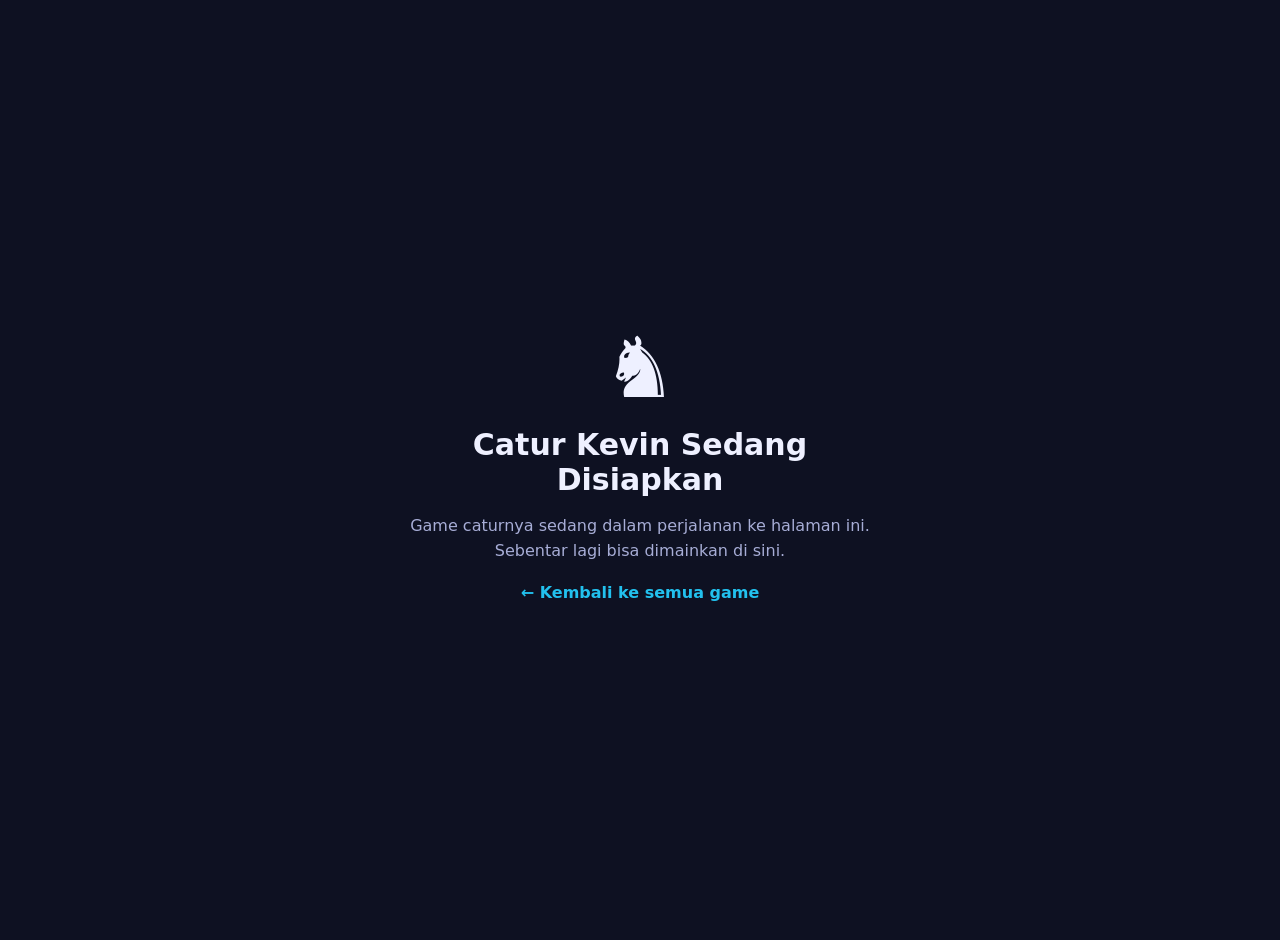
==== catur/index.html @ ebe0db2f "Kevin Games: landing page dan folder catur" ====
<!DOCTYPE html>
<html lang="id">
<head>
<meta charset="utf-8">
<meta name="viewport" content="width=device-width, initial-scale=1">
<title>Catur — Kevin Games</title>
<style>
  body { font-family: "Segoe UI", system-ui, Arial, sans-serif; background: #0e1122; color: #eef0ff;
         min-height: 100vh; display: grid; place-items: center; margin: 0; padding: 20px; }
  .kotak { text-align: center; max-width: 480px; }
  .kuda { font-size: 84px; }
  h1 { font-size: 30px; margin: 10px 0 8px; }
  p { color: #a7add6; line-height: 1.6; }
  a { color: #22c1ee; font-weight: 700; text-decoration: none; }
</style>
</head>
<body>
  <div class="kotak">
    <div class="kuda">&#9822;</div>
    <h1>Catur Kevin Sedang Disiapkan</h1>
    <p>Game caturnya sedang dalam perjalanan ke halaman ini. Sebentar lagi bisa dimainkan di sini.</p>
    <p><a href="../index.html">&#8592; Kembali ke semua game</a></p>
  </div>
</body>
</html>
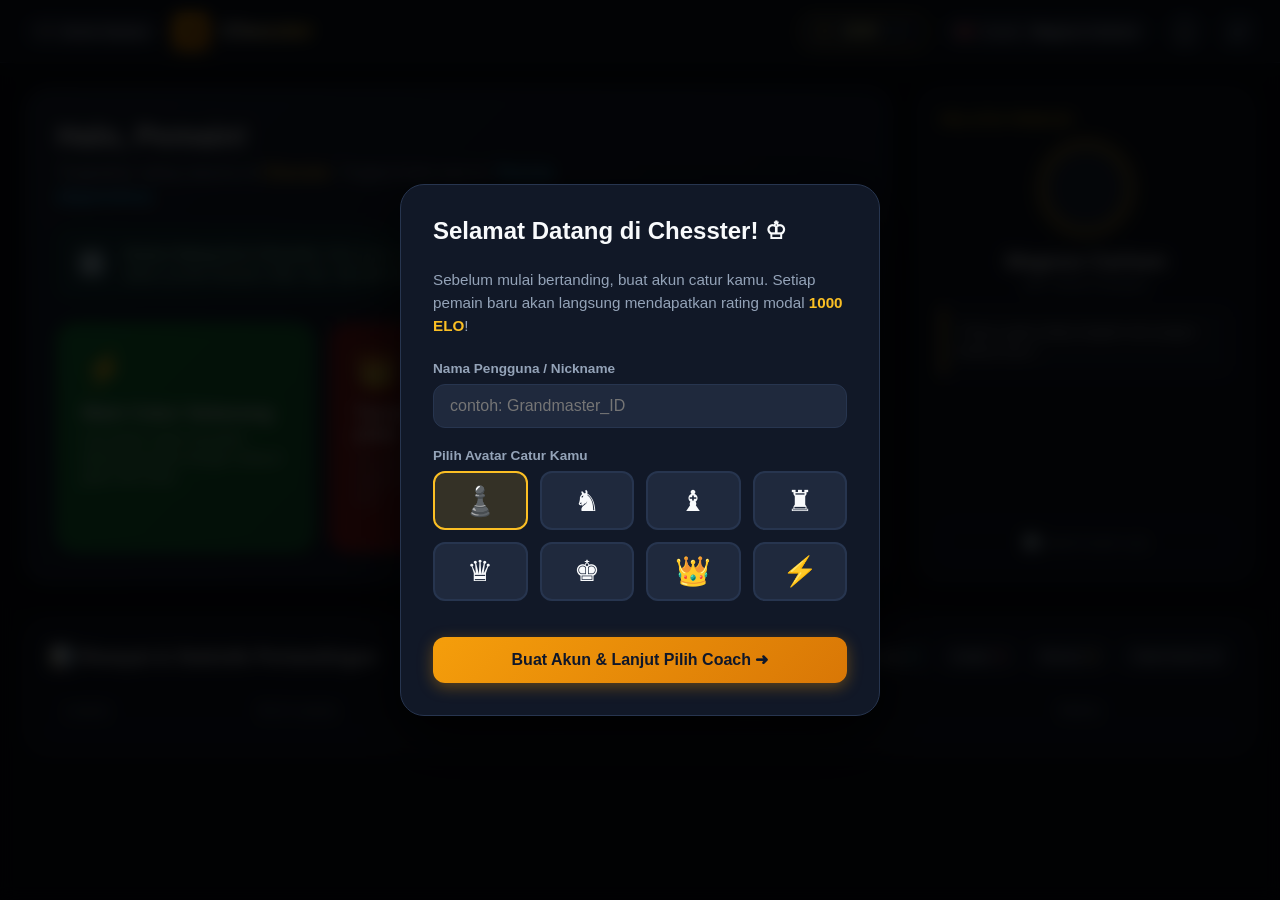
==== commit 648f8703: "Game catur Kevin" ====
--- a/catur/index.html
+++ b/catur/index.html
@@ -1,25 +1,392 @@
 <!DOCTYPE html>
 <html lang="id">
 <head>
-<meta charset="utf-8">
-<meta name="viewport" content="width=device-width, initial-scale=1">
-<title>Catur — Kevin Games</title>
-<style>
-  body { font-family: "Segoe UI", system-ui, Arial, sans-serif; background: #0e1122; color: #eef0ff;
-         min-height: 100vh; display: grid; place-items: center; margin: 0; padding: 20px; }
-  .kotak { text-align: center; max-width: 480px; }
-  .kuda { font-size: 84px; }
-  h1 { font-size: 30px; margin: 10px 0 8px; }
-  p { color: #a7add6; line-height: 1.6; }
-  a { color: #22c1ee; font-weight: 700; text-decoration: none; }
-</style>
+  <meta charset="UTF-8">
+  <meta name="viewport" content="width=device-width, initial-scale=1.0">
+  <title>Catur — Kevin Games (Chesster)</title>
+  <meta name="description" content="Platform catur online interaktif Chesster. Mulai dari 1000 ELO, bertanding melawan bot AI berkedok lawan online, dan berlatih bersama para Grandmaster legendaris dunia.">
+  <link rel="stylesheet" href="css/style.css">
+  <link rel="icon" href="data:image/svg+xml,<svg xmlns='http://www.w3.org/2000/svg' viewBox='0 0 100 100'><text y='.9em' font-size='90'>♟️</text></svg>">
 </head>
 <body>
-  <div class="kotak">
-    <div class="kuda">&#9822;</div>
-    <h1>Catur Kevin Sedang Disiapkan</h1>
-    <p>Game caturnya sedang dalam perjalanan ke halaman ini. Sebentar lagi bisa dimainkan di sini.</p>
-    <p><a href="../index.html">&#8592; Kembali ke semua game</a></p>
-  </div>
+
+  <!-- Navigation Bar -->
+  <header class="navbar">
+    <div style="display: flex; align-items: center; gap: 0.75rem;">
+      <a href="../index.html" class="nav-coach-pill" style="text-decoration: none; color: inherit; font-weight: 700;" title="Kembali ke Kevin Games">
+        <span>🎮</span>
+        <span>Kevin Games</span>
+      </a>
+      <div class="brand" id="nav-brand">
+        <div class="brand-icon">♔</div>
+        <div class="brand-name">Chesster</div>
+      </div>
+    </div>
+
+    <div class="nav-user-bar">
+      <!-- ELO Badge -->
+      <div class="user-elo-badge" id="nav-btn-home" title="Rating ELO Anda">
+        <span class="elo-star">★</span>
+        <span class="elo-number" id="nav-user-elo">1000</span>
+        <span class="elo-label">ELO</span>
+      </div>
+
+      <!-- Active Coach Pill -->
+      <div class="nav-coach-pill" id="nav-coach-pill" title="Klik untuk mengganti Coach">
+        <span id="nav-coach-flag">🇳🇴</span>
+        <span>Coach:</span>
+        <strong id="nav-coach-name">Magnus Carlsen</strong>
+      </div>
+
+      <!-- User Avatar / Profile -->
+      <div class="nav-profile" id="nav-profile-btn">
+        <div class="user-avatar-circle" id="nav-user-avatar">♟️</div>
+        <span id="nav-user-name" style="font-weight: 600; font-size: 0.9rem; display: none;">Pemain</span>
+      </div>
+
+      <!-- Sound Toggle -->
+      <button class="btn-icon" id="nav-btn-audio" title="Aktifkan/Bisukan Suara">🔊</button>
+    </div>
+  </header>
+
+  <!-- Main Content Wrapper -->
+  <main class="main-wrapper">
+
+    <!-- ==================== 1. HOME VIEW ==================== -->
+    <section id="home-view" class="view-section active">
+      <!-- Hero Dashboard Grid -->
+      <div class="hero-dashboard">
+        <!-- Welcome Card -->
+        <div class="hero-welcome-card">
+          <div class="hero-header-row">
+            <div>
+              <h1 class="welcome-title">Halo, <span id="home-welcome-name">Pemain</span>!</h1>
+              <p class="welcome-subtitle">
+                Tingkatkan rating caturmu di <strong style="color: var(--accent-gold);">Chesster</strong>. 
+                Tingkat Anda saat ini: <strong id="home-user-rank" style="color: #38bdf8;">Pemula (Apprentice)</strong>.
+              </p>
+            </div>
+          </div>
+
+          <!-- ELO System Info Box -->
+          <div class="elo-info-banner">
+            <div class="icon">ℹ️</div>
+            <div class="text">
+              <strong>Sistem Rating ELO Chesster:</strong> Akun baru memulai dengan <strong>1000 ELO</strong>. 
+              Menang pertandingan menambah ELO dalam jumlah banyak (<strong>+10, +11, +12 s/d +15 ELO</strong> secara acak)! Kalah mengurangi <strong>-1 s/d -12 ELO</strong>.
+            </div>
+          </div>
+
+          <!-- Quick Action Cards -->
+          <div class="action-cards-grid">
+            <!-- Play Ranked Match -->
+            <div class="action-card primary" id="btn-play-now">
+              <div class="action-card-icon">⚡</div>
+              <div class="action-card-title">Main Catur Sekarang</div>
+              <div class="action-card-desc">Cari lawan online simulator (lawan bot pintar dengan rating & gelar GM acak).</div>
+            </div>
+
+            <!-- Challenge Grandmaster -->
+            <div class="action-card" id="btn-challenge-gm" style="background: linear-gradient(135deg, #7f1d1d, #991b1b); border-color: #ef4444;">
+              <div class="action-card-icon">👑</div>
+              <div class="action-card-title">Tantang Grandmaster (GM)</div>
+              <div class="action-card-desc">Uji nyalimu melawan bot AI tingkat dewa ber-rating 2600+ ELO.</div>
+            </div>
+
+            <!-- Coach Training Mode -->
+            <div class="action-card training" id="btn-train-coach">
+              <div class="action-card-icon">🎓</div>
+              <div class="action-card-title">Berlatih dengan Coach</div>
+              <div class="action-card-desc">Selesaikan teka-teki taktik, pelajari strategi pembukaan, dan dapatkan nasihat langsung dari coach pilihanmu!</div>
+            </div>
+          </div>
+        </div>
+
+        <!-- Coach Widget on Home -->
+        <aside class="home-coach-widget">
+          <div class="coach-widget-header">
+            <span class="coach-widget-title">Pelatih Pribadi</span>
+          </div>
+          <div class="coach-avatar-large" id="home-coach-avatar"></div>
+          <h3 class="coach-widget-name" id="home-coach-name">Magnus Carlsen</h3>
+          <p class="coach-widget-title-text" id="home-coach-title">GM / World Champion</p>
+          <div class="coach-quote-bubble" id="home-coach-quote">
+            "Fokus pada setiap langkah dan jangan terburu-buru."
+          </div>
+          <button class="btn-change-coach" id="home-btn-change-coach">🔄 Ganti Coach Lain</button>
+        </aside>
+      </div>
+
+      <!-- Stats & Match History Section -->
+      <div class="history-section">
+        <div class="section-header">
+          <h2 class="section-title">📊 Riwayat & Statistik Pertandingan</h2>
+          <div class="stats-pill-group">
+            <div class="stat-pill wins">Menang: <span class="val" id="stat-wins">0</span></div>
+            <div class="stat-pill losses">Kalah: <span class="val" id="stat-losses">0</span></div>
+            <div class="stat-pill draws">Remis: <span class="val" id="stat-draws">0</span></div>
+            <div class="stat-pill">Total Game: <span class="val" id="stat-total">0</span></div>
+          </div>
+        </div>
+
+        <div style="overflow-x: auto;">
+          <table class="history-table">
+            <thead>
+              <tr>
+                <th>Lawan</th>
+                <th>ELO Lawan</th>
+                <th>Hasil</th>
+                <th>Perubahan ELO</th>
+                <th>Waktu</th>
+              </tr>
+            </thead>
+            <tbody id="history-table-body">
+              <!-- Dynamically populated -->
+            </tbody>
+          </table>
+        </div>
+      </div>
+    </section>
+
+    <!-- ==================== 2. ARENA VIEW (CHESS GAMEPLAY) ==================== -->
+    <section id="arena-view" class="view-section arena-view">
+      <!-- Board Area -->
+      <div class="board-container-card">
+        <!-- Opponent Strip -->
+        <div class="player-strip">
+          <div class="player-info-left">
+            <div class="player-avatar-small" id="arena-opp-avatar">🤖</div>
+            <div class="player-name-wrapper">
+              <div class="player-name-line">
+                <span id="arena-opp-title" class="title-badge-gm" style="display: none;">GM</span>
+                <span id="arena-opp-name">Opponent</span>
+              </div>
+              <span class="player-elo-sub" id="arena-opp-elo">1000 ELO</span>
+            </div>
+          </div>
+          <div style="display: flex; align-items: center; gap: 0.75rem;">
+            <span class="bot-thinking-badge" id="bot-thinking-status" style="display: none;">sedang berpikir...</span>
+            <div class="player-clock-box" id="arena-opp-clock">5:00</div>
+          </div>
+        </div>
+
+        <!-- The Chess Board -->
+        <div class="chessboard-wrapper">
+          <div class="chessboard" id="arena-chessboard">
+            <!-- 64 Squares injected dynamically -->
+          </div>
+        </div>
+
+        <!-- Player Strip -->
+        <div class="player-strip player-me">
+          <div class="player-info-left">
+            <div class="player-avatar-small" id="arena-player-avatar">♟️</div>
+            <div class="player-name-wrapper">
+              <div class="player-name-line">
+                <span id="arena-player-name">Anda</span>
+              </div>
+              <span class="player-elo-sub" id="arena-player-elo">★ 1000 ELO</span>
+            </div>
+          </div>
+          <div class="player-clock-box active" id="arena-player-clock">5:00</div>
+        </div>
+      </div>
+
+      <!-- Arena Sidebar -->
+      <div class="arena-sidebar">
+        <!-- Coach Live Box -->
+        <div class="coach-live-box">
+          <div class="coach-live-header">
+            <div class="coach-live-avatar" id="arena-coach-avatar"></div>
+            <div>
+              <div style="font-size: 0.75rem; text-transform: uppercase; color: var(--accent-gold); font-weight: 700;">Reaksi Coach</div>
+              <strong id="arena-coach-name" style="font-size: 0.95rem;">Coach</strong>
+            </div>
+          </div>
+          <div class="coach-live-speech" id="arena-coach-speech">
+            "Fokus pada kontrol petak tengah dan jangan terburu-buru. Kita mainkan catur yang bersih!"
+          </div>
+        </div>
+
+        <!-- Move Notation Card -->
+        <div class="notation-card">
+          <div class="notation-header">Notasi Langkah (PGN)</div>
+          <div class="moves-list" id="arena-moves-list">
+            <!-- Moves injected -->
+          </div>
+        </div>
+
+        <!-- In-game Controls -->
+        <div class="arena-controls">
+          <button class="btn-danger" id="arena-btn-resign">🏳️ Menyerah</button>
+          <button class="btn-secondary" id="arena-btn-draw">🤝 Tawar Remis</button>
+        </div>
+        <button class="btn-secondary" id="arena-btn-home" style="width: 100%;">🏠 Kembali ke Beranda</button>
+      </div>
+    </section>
+
+    <!-- ==================== 3. TRAINING WITH COACH VIEW ==================== -->
+    <section id="training-view" class="view-section training-view">
+      <div class="board-container-card">
+        <h2 style="font-size: 1.4rem; font-weight: 800; margin-bottom: 0.5rem; text-align: center;" id="training-puzzle-title">
+          Latihan Taktik
+        </h2>
+        <p style="color: var(--text-muted); font-size: 0.9rem; margin-bottom: 1rem; text-align: center;" id="training-puzzle-desc">
+          Temukan langkah terbaik untuk memenangkan posisi.
+        </p>
+
+        <div class="chessboard-wrapper" style="max-width: 520px;">
+          <div class="chessboard" id="training-chessboard"></div>
+        </div>
+
+        <div style="margin-top: 1rem; display: flex; gap: 0.75rem;">
+          <button class="btn-secondary" id="training-btn-reset">🔄 Ulangi Posisi</button>
+          <button class="btn-secondary" id="training-btn-back-home">🏠 Kembali ke Beranda</button>
+        </div>
+      </div>
+
+      <div class="training-sidebar">
+        <!-- Coach Card -->
+        <div class="training-coach-card">
+          <div class="coach-avatar-large" id="training-coach-avatar"></div>
+          <h3 id="training-coach-name" style="font-size: 1.3rem; margin-bottom: 0.25rem;">Coach</h3>
+          <p id="training-coach-bio" style="font-size: 0.85rem; color: var(--text-muted); line-height: 1.4; margin-bottom: 1rem;"></p>
+          <div class="coach-quote-bubble" id="training-coach-quote"></div>
+          <button class="btn-change-coach" id="training-btn-change-coach">🔄 Ganti Coach Lain</button>
+        </div>
+
+        <!-- Coach Hint Box -->
+        <div class="training-puzzle-box">
+          <h4 style="font-size: 1rem; color: var(--accent-gold); margin-bottom: 0.5rem;">Instruksi Pelatih</h4>
+          <div class="training-tip-box" id="training-puzzle-hint">
+            💡 Amati petak-petak penting di sekitar raja lawan!
+          </div>
+        </div>
+      </div>
+    </section>
+
+  </main>
+
+  <!-- ==================== MODALS & OVERLAYS ==================== -->
+
+  <!-- Matchmaking Radar Overlay -->
+  <div class="matchmaking-overlay" id="matchmaking-overlay">
+    <div class="matchmaking-box">
+      <div class="radar-spinner"></div>
+      <h3 class="matchmaking-title" id="matchmaking-status-text">Mencari Lawan Online...</h3>
+      <p class="matchmaking-subtitle" id="matchmaking-details-text">Menghubungkan ke server...</p>
+    </div>
+  </div>
+
+  <!-- Registration Modal (Wajib Buat Akun Sebelum Main) -->
+  <div class="modal-overlay" id="register-modal">
+    <div class="modal-content" style="max-width: 480px;">
+      <div class="modal-header">
+        <h2 class="modal-title">Selamat Datang di Chesster! ♔</h2>
+      </div>
+      <p style="color: var(--text-muted); font-size: 0.95rem; margin-bottom: 1.5rem; line-height: 1.5;">
+        Sebelum mulai bertanding, buat akun catur kamu. Setiap pemain baru akan langsung mendapatkan rating modal 
+        <strong style="color: var(--accent-gold);">1000 ELO</strong>!
+      </p>
+
+      <div class="form-group">
+        <label class="form-label" for="reg-username-input">Nama Pengguna / Nickname</label>
+        <input type="text" id="reg-username-input" class="form-input" placeholder="contoh: Grandmaster_ID" maxlength="20" required>
+      </div>
+
+      <div class="form-group">
+        <label class="form-label">Pilih Avatar Catur Kamu</label>
+        <div class="avatar-selector-grid" id="avatar-options-grid"></div>
+      </div>
+
+      <button class="btn-primary" id="btn-submit-register" style="width: 100%; margin-top: 1rem;">
+        Buat Akun & Lanjut Pilih Coach ➜
+      </button>
+    </div>
+  </div>
+
+  <!-- Coach Selector Modal (Pilih Coach Legendaris) -->
+  <div class="modal-overlay" id="coach-modal">
+    <div class="modal-content">
+      <div class="modal-header">
+        <div>
+          <h2 class="modal-title">Pilih Pelatih Legendaris Kamu</h2>
+          <p style="color: var(--text-muted); font-size: 0.9rem;">
+            Pilih satu dari 9 legenda catur dunia untuk mendampingi, melatih, dan menganalisis setiap langkahmu!
+          </p>
+        </div>
+      </div>
+
+      <div class="coaches-grid" id="coaches-selection-grid">
+        <!-- 9 Coaches rendered dynamically -->
+      </div>
+    </div>
+  </div>
+
+  <!-- Game Over Modal -->
+  <div class="modal-overlay" id="gameover-modal">
+    <div class="modal-content gameover-box">
+      <div class="gameover-icon" id="gameover-icon">🏆</div>
+      <h2 class="gameover-title" id="gameover-title">HASIL PERTANDINGAN</h2>
+      <p class="gameover-reason" id="gameover-reason">Skakmat</p>
+
+      <!-- ELO Change Box -->
+      <div class="elo-change-card">
+        <div style="font-size: 0.85rem; color: var(--text-dim); text-transform: uppercase; font-weight: 700;">
+          Pembaruan Rating ELO
+        </div>
+        <div class="elo-score-display">
+          <span class="elo-old" id="gameover-old-elo">1000</span>
+          <span style="color: var(--text-dim);">➔</span>
+          <span class="elo-new" id="gameover-new-elo">1011</span>
+          <span class="elo-diff-pill" id="gameover-elo-diff">+11 ELO</span>
+        </div>
+      </div>
+
+      <!-- Coach Evaluation Speech -->
+      <div style="background: rgba(255, 255, 255, 0.03); border-radius: var(--radius-md); padding: 1rem; margin-bottom: 1.5rem; text-align: left; display: flex; gap: 0.75rem; align-items: center;">
+        <div style="width: 44px; height: 44px; border-radius: 50%; overflow: hidden; flex-shrink: 0;" id="gameover-coach-avatar"></div>
+        <div>
+          <div style="font-size: 0.75rem; color: var(--accent-gold); font-weight: 700;">Evaluasi dari Coach:</div>
+          <div style="font-size: 0.88rem; color: #f1f5f9; font-style: italic;" id="gameover-coach-msg"></div>
+        </div>
+      </div>
+
+      <div style="display: flex; gap: 0.75rem;">
+        <button class="btn-primary" id="gameover-btn-playagain" style="flex: 1;">⚡ Main Lagi</button>
+        <button class="btn-secondary" id="gameover-btn-home" style="flex: 1;">🏠 Beranda</button>
+      </div>
+    </div>
+  </div>
+
+  <!-- Pawn Promotion Modal -->
+  <div class="modal-overlay" id="promotion-modal">
+    <div class="modal-content" style="max-width: 380px; text-align: center;">
+      <h3 style="font-size: 1.25rem; font-weight: 800; margin-bottom: 0.5rem;">Promosi Pion! 👑</h3>
+      <p style="color: var(--text-muted); font-size: 0.85rem; margin-bottom: 1rem;">Pilih perwira promosi pion kamu:</p>
+      <div class="promotion-dialog">
+        <button class="promotion-piece-btn" data-piece="q" title="Menteri (Queen)">
+          <svg viewBox="0 0 45 45"><path d="M8 12a2 2 0 1 1-4 0 2 2 0 1 1 4 0zm16.5-4.5a2 2 0 1 1-4 0 2 2 0 1 1 4 0zM41 12a2 2 0 1 1-4 0 2 2 0 1 1 4 0zM16 8.5a2 2 0 1 1-4 0 2 2 0 1 1 4 0zm17 0a2 2 0 1 1-4 0 2 2 0 1 1 4 0z"/><path d="M9 26c8.5-1.5 21-1.5 27 0l2-12-7 11-7-14-7 14-7-11 2 12zm0 0c0 4 3 6.5 5 7.5 4.5 2 10.5 2 17 0 2-1 5-3.5 5-7.5M11 38.5h23" fill="#fff" stroke="#1c1917" stroke-width="1.5"/></svg>
+        </button>
+        <button class="promotion-piece-btn" data-piece="r" title="Benteng (Rook)">
+          <svg viewBox="0 0 45 45"><path d="M9 39h27v-3H9v3zm3-3v-4.5h21V36H12zm2-4.5l1-16.5h15l1 16.5H14zM11 14V9h4v2h5V9h5v2h5V9h4v5H11z" fill="#fff" stroke="#1c1917" stroke-width="1.5"/></svg>
+        </button>
+        <button class="promotion-piece-btn" data-piece="b" title="Gajah (Bishop)">
+          <svg viewBox="0 0 45 45"><path d="M9 36c3.39-.97 10.11.43 13.5-2 3.39 2.43 10.11 1.03 13.5 2 0 0 1.65.54 3 2-.68.97-1.65.99-3 .5-3.39-.97-10.11.46-13.5-1-3.39 1.46-10.11.03-13.5 1-1.354.49-2.323.47-3-.5 1.354-1.94 3-2 3-2zM15 32c2.5 2.5 12.5 2.5 15 0 .5-1.5 0-2 0-2 0-2.5-2.5-4-2.5-4 5.5-1.5 6-11.5-5-15.5-11 4-10.5 14-5 15.5 0 0-2.5 1.5-2.5 4 0 0-.5.5 0 2zM25 8a2.5 2.5 0 1 1-5 0 2.5 2.5 0 1 1 5 0z" fill="#fff" stroke="#1c1917" stroke-width="1.5"/></svg>
+        </button>
+        <button class="promotion-piece-btn" data-piece="n" title="Kuda (Knight)">
+          <svg viewBox="0 0 45 45"><path d="M22 10c10.5 1 16.5 8 16 29H15c0-9 10-6.5 8-21" fill="#fff" stroke="#1c1917" stroke-width="1.5"/></svg>
+        </button>
+      </div>
+    </div>
+  </div>
+
+  <!-- Scripts -->
+  <script src="js/sound-fx.js"></script>
+  <script src="js/pieces-svg.js"></script>
+  <script src="js/chess-rules.js"></script>
+  <script src="js/ai-engine.js"></script>
+  <script src="js/coaches-data.js"></script>
+  <script src="js/app.js"></script>
 </body>
 </html>
--- a/catur/css/style.css
+++ b/catur/css/style.css
@@ -0,0 +1,1381 @@
+/* Chesster - Modern Chess Platform Styling */
+:root {
+  --bg-dark: #0a0e17;
+  --bg-surface: #111827;
+  --bg-surface-elevated: #1f293d;
+  --bg-surface-card: #182234;
+  --border-color: #27354f;
+  --border-highlight: #3b82f6;
+
+  --accent-gold: #fbbf24;
+  --accent-gold-hover: #f59e0b;
+  --accent-emerald: #10b981;
+  --accent-emerald-dark: #059669;
+  --accent-ruby: #ef4444;
+  --accent-cyan: #06b6d4;
+
+  --text-main: #f8fafc;
+  --text-muted: #94a3b8;
+  --text-dim: #64748b;
+
+  --board-light: #ece3d1;
+  --board-dark: #739552;
+  --board-highlight: rgba(247, 247, 105, 0.55);
+  --board-move-hint: rgba(16, 185, 129, 0.7);
+  --board-check-red: rgba(239, 68, 68, 0.75);
+
+  --radius-sm: 8px;
+  --radius-md: 12px;
+  --radius-lg: 18px;
+  --radius-xl: 24px;
+
+  --shadow-main: 0 10px 25px -5px rgba(0, 0, 0, 0.5), 0 8px 10px -6px rgba(0, 0, 0, 0.5);
+  --shadow-glow: 0 0 25px rgba(251, 191, 36, 0.25);
+}
+
+* {
+  box-sizing: border-box;
+  margin: 0;
+  padding: 0;
+  -webkit-font-smoothing: antialiased;
+}
+
+body {
+  font-family: -apple-system, BlinkMacSystemFont, "Segoe UI", Roboto, "Helvetica Neue", Arial, sans-serif;
+  background-color: var(--bg-dark);
+  color: var(--text-main);
+  min-height: 100vh;
+  display: flex;
+  flex-direction: column;
+  overflow-x: hidden;
+}
+
+/* Scrollbar */
+::-webkit-scrollbar {
+  width: 8px;
+  height: 8px;
+}
+::-webkit-scrollbar-track {
+  background: var(--bg-dark);
+}
+::-webkit-scrollbar-thumb {
+  background: var(--border-color);
+  border-radius: 4px;
+}
+::-webkit-scrollbar-thumb:hover {
+  background: var(--text-dim);
+}
+
+/* Navbar */
+.navbar {
+  background-color: rgba(17, 24, 39, 0.92);
+  backdrop-filter: blur(12px);
+  border-bottom: 1px solid var(--border-color);
+  padding: 0.75rem 1.5rem;
+  display: flex;
+  align-items: center;
+  justify-content: space-between;
+  position: sticky;
+  top: 0;
+  z-index: 50;
+}
+
+.brand {
+  display: flex;
+  align-items: center;
+  gap: 0.75rem;
+  cursor: pointer;
+  text-decoration: none;
+  color: inherit;
+}
+
+.brand-icon {
+  width: 36px;
+  height: 36px;
+  background: linear-gradient(135deg, #f59e0b, #d97706);
+  border-radius: var(--radius-sm);
+  display: flex;
+  align-items: center;
+  justify-content: center;
+  color: #0f172a;
+  font-weight: bold;
+  font-size: 1.25rem;
+  box-shadow: 0 4px 12px rgba(245, 158, 11, 0.35);
+}
+
+.brand-name {
+  font-size: 1.4rem;
+  font-weight: 800;
+  letter-spacing: -0.5px;
+  background: linear-gradient(to right, #fff, #fbbf24);
+  -webkit-background-clip: text;
+  -webkit-text-fill-color: transparent;
+}
+
+.nav-user-bar {
+  display: flex;
+  align-items: center;
+  gap: 1rem;
+}
+
+.user-elo-badge {
+  background: linear-gradient(135deg, #1e293b, #0f172a);
+  border: 1px solid var(--accent-gold);
+  border-radius: var(--radius-md);
+  padding: 0.35rem 0.85rem;
+  display: flex;
+  align-items: center;
+  gap: 0.5rem;
+  box-shadow: 0 2px 10px rgba(251, 191, 36, 0.15);
+  cursor: pointer;
+  transition: transform 0.2s, box-shadow 0.2s;
+}
+
+.user-elo-badge:hover {
+  transform: translateY(-1px);
+  box-shadow: 0 4px 14px rgba(251, 191, 36, 0.3);
+}
+
+.elo-star {
+  color: var(--accent-gold);
+  font-size: 1.1rem;
+}
+
+.elo-number {
+  font-weight: 800;
+  font-size: 1.1rem;
+  color: #fef08a;
+}
+
+.elo-label {
+  font-size: 0.75rem;
+  text-transform: uppercase;
+  color: var(--text-muted);
+  letter-spacing: 0.5px;
+}
+
+.nav-coach-pill {
+  display: flex;
+  align-items: center;
+  gap: 0.5rem;
+  background: var(--bg-surface-elevated);
+  border: 1px solid var(--border-color);
+  padding: 0.35rem 0.75rem;
+  border-radius: 9999px;
+  font-size: 0.85rem;
+  color: var(--text-main);
+  cursor: pointer;
+  transition: all 0.2s;
+}
+
+.nav-coach-pill:hover {
+  border-color: var(--accent-gold);
+  background: rgba(251, 191, 36, 0.1);
+}
+
+.nav-profile {
+  display: flex;
+  align-items: center;
+  gap: 0.5rem;
+  cursor: pointer;
+}
+
+.user-avatar-circle {
+  width: 38px;
+  height: 38px;
+  border-radius: 50%;
+  border: 2px solid var(--border-color);
+  background: var(--bg-surface-elevated);
+  display: flex;
+  align-items: center;
+  justify-content: center;
+  font-size: 1.2rem;
+  overflow: hidden;
+}
+
+.btn-icon {
+  background: var(--bg-surface-elevated);
+  border: 1px solid var(--border-color);
+  color: var(--text-main);
+  border-radius: var(--radius-sm);
+  width: 36px;
+  height: 36px;
+  display: flex;
+  align-items: center;
+  justify-content: center;
+  cursor: pointer;
+  transition: background 0.2s;
+}
+
+.btn-icon:hover {
+  background: var(--border-color);
+}
+
+/* Main Container */
+.main-wrapper {
+  flex: 1;
+  max-width: 1300px;
+  width: 100%;
+  margin: 0 auto;
+  padding: 1.5rem;
+  display: flex;
+  flex-direction: column;
+}
+
+/* Home View */
+.view-section {
+  display: none;
+}
+.view-section.active {
+  display: block;
+}
+
+.hero-dashboard {
+  display: grid;
+  grid-template-columns: 1fr 340px;
+  gap: 1.5rem;
+  margin-bottom: 2rem;
+}
+
+@media (max-width: 960px) {
+  .hero-dashboard {
+    grid-template-columns: 1fr;
+  }
+}
+
+.hero-welcome-card {
+  background: linear-gradient(135deg, rgba(30, 41, 59, 0.9), rgba(15, 23, 42, 0.95));
+  border: 1px solid var(--border-color);
+  border-radius: var(--radius-xl);
+  padding: 2rem;
+  position: relative;
+  overflow: hidden;
+  box-shadow: var(--shadow-main);
+}
+
+.hero-welcome-card::after {
+  display: none;
+}
+
+.hero-header-row {
+  display: flex;
+  justify-content: space-between;
+  align-items: flex-start;
+  margin-bottom: 1.25rem;
+}
+
+.welcome-title {
+  font-size: 1.8rem;
+  font-weight: 800;
+  margin-bottom: 0.5rem;
+}
+
+.welcome-subtitle {
+  color: var(--text-muted);
+  font-size: 1rem;
+  max-width: 580px;
+  line-height: 1.5;
+}
+
+.elo-info-banner {
+  background: rgba(16, 185, 129, 0.12);
+  border: 1px solid rgba(16, 185, 129, 0.3);
+  border-radius: var(--radius-md);
+  padding: 0.85rem 1.2rem;
+  margin: 1.25rem 0;
+  display: flex;
+  align-items: center;
+  gap: 1rem;
+}
+
+.elo-info-banner .icon {
+  font-size: 1.5rem;
+}
+
+.elo-info-banner .text {
+  font-size: 0.9rem;
+  color: #a7f3d0;
+  line-height: 1.4;
+}
+
+.action-cards-grid {
+  display: grid;
+  grid-template-columns: repeat(auto-fit, minmax(240px, 1fr));
+  gap: 1rem;
+  margin-top: 1.5rem;
+}
+
+.action-card {
+  background: var(--bg-surface-elevated);
+  border: 1px solid var(--border-color);
+  border-radius: var(--radius-lg);
+  padding: 1.5rem;
+  cursor: pointer;
+  transition: all 0.25s ease;
+  position: relative;
+  overflow: hidden;
+  text-decoration: none;
+  color: inherit;
+}
+
+.action-card:hover {
+  transform: translateY(-4px);
+  border-color: var(--accent-gold);
+  box-shadow: 0 12px 24px rgba(0, 0, 0, 0.4);
+}
+
+.action-card.primary {
+  background: linear-gradient(135deg, #15803d, #166534);
+  border-color: #22c55e;
+}
+
+.action-card.primary:hover {
+  box-shadow: 0 12px 28px rgba(34, 197, 94, 0.35);
+}
+
+.action-card.training {
+  background: linear-gradient(135deg, #1e1b4b, #312e81);
+  border-color: #6366f1;
+}
+
+.action-card.training:hover {
+  box-shadow: 0 12px 28px rgba(99, 102, 241, 0.35);
+}
+
+.action-card-icon {
+  font-size: 2.2rem;
+  margin-bottom: 0.75rem;
+}
+
+.action-card-title {
+  font-size: 1.2rem;
+  font-weight: 700;
+  margin-bottom: 0.35rem;
+}
+
+.action-card-desc {
+  font-size: 0.85rem;
+  color: var(--text-muted);
+  line-height: 1.4;
+}
+
+.action-card.primary .action-card-desc {
+  color: #dcfce7;
+}
+
+.action-card.training .action-card-desc {
+  color: #e0e7ff;
+}
+
+/* Side Coach Widget on Home */
+.home-coach-widget {
+  background: var(--bg-surface);
+  border: 1px solid var(--border-color);
+  border-radius: var(--radius-xl);
+  padding: 1.5rem;
+  display: flex;
+  flex-direction: column;
+  position: relative;
+  box-shadow: var(--shadow-main);
+}
+
+.coach-widget-header {
+  display: flex;
+  align-items: center;
+  justify-content: space-between;
+  margin-bottom: 1rem;
+}
+
+.coach-widget-title {
+  font-size: 0.85rem;
+  text-transform: uppercase;
+  letter-spacing: 1px;
+  color: var(--accent-gold);
+  font-weight: 700;
+}
+
+.coach-avatar-large {
+  width: 90px;
+  height: 90px;
+  border-radius: 50%;
+  margin: 0 auto 1rem;
+  border: 3px solid var(--accent-gold);
+  box-shadow: 0 0 20px rgba(251, 191, 36, 0.25);
+  overflow: hidden;
+  background: var(--bg-surface-elevated);
+}
+
+.coach-widget-name {
+  text-align: center;
+  font-size: 1.3rem;
+  font-weight: 800;
+  margin-bottom: 0.25rem;
+}
+
+.coach-widget-title-text {
+  text-align: center;
+  font-size: 0.8rem;
+  color: var(--text-muted);
+  margin-bottom: 1rem;
+}
+
+.coach-quote-bubble {
+  background: rgba(255, 255, 255, 0.04);
+  border-left: 3px solid var(--accent-gold);
+  padding: 0.85rem;
+  border-radius: 0 var(--radius-sm) var(--radius-sm) 0;
+  font-style: italic;
+  font-size: 0.85rem;
+  line-height: 1.45;
+  color: #e2e8f0;
+  margin-bottom: 1.25rem;
+}
+
+.btn-change-coach {
+  background: transparent;
+  border: 1px dashed var(--border-color);
+  color: var(--text-muted);
+  border-radius: var(--radius-md);
+  padding: 0.6rem;
+  font-size: 0.85rem;
+  cursor: pointer;
+  transition: all 0.2s;
+  text-align: center;
+  margin-top: auto;
+}
+
+.btn-change-coach:hover {
+  border-color: var(--accent-gold);
+  color: var(--accent-gold);
+  background: rgba(251, 191, 36, 0.05);
+}
+
+/* Live Stats & Match History Section */
+.history-section {
+  background: var(--bg-surface);
+  border: 1px solid var(--border-color);
+  border-radius: var(--radius-xl);
+  padding: 1.5rem;
+  margin-top: 1.5rem;
+}
+
+.section-header {
+  display: flex;
+  align-items: center;
+  justify-content: space-between;
+  margin-bottom: 1.25rem;
+}
+
+.section-title {
+  font-size: 1.2rem;
+  font-weight: 700;
+  display: flex;
+  align-items: center;
+  gap: 0.5rem;
+}
+
+.stats-pill-group {
+  display: flex;
+  gap: 0.75rem;
+  flex-wrap: wrap;
+}
+
+.stat-pill {
+  background: var(--bg-surface-elevated);
+  padding: 0.35rem 0.75rem;
+  border-radius: var(--radius-sm);
+  font-size: 0.85rem;
+  border: 1px solid var(--border-color);
+}
+
+.stat-pill .val {
+  font-weight: 700;
+  color: var(--text-main);
+}
+.stat-pill.wins .val { color: var(--accent-emerald); }
+.stat-pill.losses .val { color: var(--accent-ruby); }
+.stat-pill.draws .val { color: var(--accent-gold); }
+
+.history-table {
+  width: 100%;
+  border-collapse: collapse;
+  font-size: 0.9rem;
+}
+
+.history-table th {
+  text-align: left;
+  padding: 0.75rem 1rem;
+  color: var(--text-dim);
+  border-bottom: 1px solid var(--border-color);
+  font-weight: 600;
+}
+
+.history-table td {
+  padding: 0.85rem 1rem;
+  border-bottom: 1px solid rgba(255, 255, 255, 0.04);
+}
+
+.history-table tr:hover td {
+  background: rgba(255, 255, 255, 0.02);
+}
+
+.badge-result {
+  display: inline-block;
+  padding: 0.2rem 0.55rem;
+  border-radius: 4px;
+  font-weight: 700;
+  font-size: 0.75rem;
+  text-transform: uppercase;
+}
+
+.badge-win { background: rgba(16, 185, 129, 0.2); color: #34d399; border: 1px solid rgba(16, 185, 129, 0.3); }
+.badge-loss { background: rgba(239, 68, 68, 0.2); color: #f87171; border: 1px solid rgba(239, 68, 68, 0.3); }
+.badge-draw { background: rgba(251, 191, 36, 0.2); color: #fcd34d; border: 1px solid rgba(251, 191, 36, 0.3); }
+
+.elo-delta-pos { color: #34d399; font-weight: 700; }
+.elo-delta-neg { color: #f87171; font-weight: 700; }
+.elo-delta-zero { color: #94a3b8; }
+
+/* Arena Section (Playing Chess) */
+.arena-view {
+  display: none;
+}
+.arena-view.active {
+  display: grid;
+  grid-template-columns: 1fr 360px;
+  gap: 1.5rem;
+  align-items: start;
+}
+
+@media (max-width: 1024px) {
+  .arena-view.active {
+    grid-template-columns: 1fr;
+  }
+}
+
+.board-container-card {
+  background: var(--bg-surface);
+  border: 1px solid var(--border-color);
+  border-radius: var(--radius-xl);
+  padding: 1.25rem;
+  display: flex;
+  flex-direction: column;
+  align-items: center;
+  box-shadow: var(--shadow-main);
+}
+
+.player-strip {
+  width: 100%;
+  max-width: 600px;
+  display: flex;
+  align-items: center;
+  justify-content: space-between;
+  padding: 0.6rem 0.75rem;
+  background: var(--bg-surface-elevated);
+  border-radius: var(--radius-md);
+  margin-bottom: 0.5rem;
+  border: 1px solid var(--border-color);
+}
+
+.player-strip.player-me {
+  margin-top: 0.5rem;
+  margin-bottom: 0;
+}
+
+.player-info-left {
+  display: flex;
+  align-items: center;
+  gap: 0.75rem;
+}
+
+.player-avatar-small {
+  width: 40px;
+  height: 40px;
+  border-radius: 50%;
+  border: 2px solid var(--border-color);
+  background: var(--bg-dark);
+  display: flex;
+  align-items: center;
+  justify-content: center;
+  font-size: 1.25rem;
+  overflow: hidden;
+}
+
+.player-name-wrapper {
+  display: flex;
+  flex-direction: column;
+}
+
+.player-name-line {
+  display: flex;
+  align-items: center;
+  gap: 0.4rem;
+  font-weight: 700;
+  font-size: 0.95rem;
+}
+
+.title-badge-gm {
+  background: #dc2626;
+  color: #fff;
+  padding: 1px 4px;
+  border-radius: 3px;
+  font-size: 0.7rem;
+  font-weight: 800;
+  letter-spacing: 0.5px;
+}
+.title-badge-im {
+  background: #d97706;
+  color: #fff;
+  padding: 1px 4px;
+  border-radius: 3px;
+  font-size: 0.7rem;
+  font-weight: 800;
+}
+.title-badge-fm {
+  background: #2563eb;
+  color: #fff;
+  padding: 1px 4px;
+  border-radius: 3px;
+  font-size: 0.7rem;
+  font-weight: 800;
+}
+.title-badge-cm {
+  background: #8b5cf6;
+  color: #fff;
+  padding: 1px 4px;
+  border-radius: 3px;
+  font-size: 0.7rem;
+  font-weight: 800;
+}
+
+.player-elo-sub {
+  font-size: 0.75rem;
+  color: var(--accent-gold);
+  font-weight: 600;
+}
+
+.player-clock-box {
+  background: #000;
+  border: 1px solid var(--border-color);
+  border-radius: var(--radius-sm);
+  padding: 0.4rem 0.85rem;
+  font-family: monospace;
+  font-size: 1.15rem;
+  font-weight: 800;
+  color: #f1f5f9;
+  letter-spacing: 1px;
+}
+
+.player-clock-box.active {
+  border-color: var(--accent-emerald);
+  color: #34d399;
+  box-shadow: 0 0 10px rgba(16, 185, 129, 0.3);
+}
+
+.bot-thinking-badge {
+  font-size: 0.75rem;
+  color: var(--accent-cyan);
+  font-style: italic;
+  display: flex;
+  align-items: center;
+  gap: 0.3rem;
+  animation: pulse 1.5s infinite;
+}
+
+@keyframes pulse {
+  0%, 100% { opacity: 1; }
+  50% { opacity: 0.4; }
+}
+
+/* The Chessboard Grid */
+.chessboard-wrapper {
+  position: relative;
+  width: 100%;
+  max-width: 600px;
+  aspect-ratio: 1 / 1;
+  box-shadow: 0 10px 30px rgba(0, 0, 0, 0.7);
+  border-radius: 6px;
+  overflow: hidden;
+  user-select: none;
+}
+
+.chessboard {
+  display: grid;
+  grid-template-columns: repeat(8, 1fr);
+  grid-template-rows: repeat(8, 1fr);
+  width: 100%;
+  height: 100%;
+}
+
+.square {
+  position: relative;
+  display: flex;
+  align-items: center;
+  justify-content: center;
+  cursor: pointer;
+  transition: background-color 0.15s ease;
+}
+
+.square.light {
+  background-color: var(--board-light);
+}
+
+.square.dark {
+  background-color: var(--board-dark);
+}
+
+.square.selected {
+  background-color: #f6f669 !important;
+}
+
+.square.last-move {
+  background-color: rgba(247, 247, 105, 0.5) !important;
+}
+
+.square.in-check {
+  background-color: var(--board-check-red) !important;
+  animation: checkPulse 1s infinite alternate;
+}
+
+@keyframes checkPulse {
+  from { background-color: rgba(239, 68, 68, 0.65); }
+  to { background-color: rgba(239, 68, 68, 0.95); }
+}
+
+.square-coord {
+  position: absolute;
+  font-size: 0.65rem;
+  font-weight: 700;
+  pointer-events: none;
+  opacity: 0.85;
+}
+
+.square.light .square-coord { color: var(--board-dark); }
+.square.dark .square-coord { color: var(--board-light); }
+
+.coord-file { bottom: 2px; right: 4px; }
+.coord-rank { top: 2px; left: 4px; }
+
+/* Move hint dots */
+.hint-dot {
+  width: 24%;
+  height: 24%;
+  background-color: rgba(16, 185, 129, 0.6);
+  border-radius: 50%;
+  pointer-events: none;
+}
+
+.hint-capture {
+  width: 80%;
+  height: 80%;
+  border: 4px solid rgba(239, 68, 68, 0.65);
+  border-radius: 50%;
+  pointer-events: none;
+}
+
+/* Chess Pieces */
+.chess-piece-svg {
+  width: 85%;
+  height: 85%;
+  pointer-events: none;
+  filter: drop-shadow(0 3px 4px rgba(0, 0, 0, 0.3));
+  transition: transform 0.1s ease;
+}
+
+.square:hover .chess-piece-svg {
+  transform: scale(1.05);
+}
+
+/* Arena Sidebar */
+.arena-sidebar {
+  display: flex;
+  flex-direction: column;
+  gap: 1rem;
+}
+
+.coach-live-box {
+  background: var(--bg-surface);
+  border: 1px solid var(--border-color);
+  border-radius: var(--radius-lg);
+  padding: 1.25rem;
+  position: relative;
+  overflow: hidden;
+}
+
+.coach-live-header {
+  display: flex;
+  align-items: center;
+  gap: 0.75rem;
+  margin-bottom: 0.85rem;
+}
+
+.coach-live-avatar {
+  width: 44px;
+  height: 44px;
+  border-radius: 50%;
+  border: 2px solid var(--accent-gold);
+  overflow: hidden;
+}
+
+.coach-live-speech {
+  background: var(--bg-surface-elevated);
+  border-left: 3px solid var(--accent-gold);
+  padding: 0.85rem;
+  border-radius: 0 var(--radius-sm) var(--radius-sm) 0;
+  font-size: 0.88rem;
+  line-height: 1.45;
+  color: #f1f5f9;
+  min-height: 60px;
+}
+
+.notation-card {
+  background: var(--bg-surface);
+  border: 1px solid var(--border-color);
+  border-radius: var(--radius-lg);
+  padding: 1rem;
+  flex: 1;
+  display: flex;
+  flex-direction: column;
+  max-height: 280px;
+}
+
+.notation-header {
+  font-size: 0.85rem;
+  font-weight: 700;
+  color: var(--text-dim);
+  text-transform: uppercase;
+  letter-spacing: 0.5px;
+  margin-bottom: 0.5rem;
+}
+
+.moves-list {
+  flex: 1;
+  overflow-y: auto;
+  font-family: monospace;
+  font-size: 0.9rem;
+  display: flex;
+  flex-direction: column;
+  gap: 0.35rem;
+}
+
+.move-row {
+  display: grid;
+  grid-template-columns: 32px 1fr 1fr;
+  padding: 0.2rem 0.4rem;
+  border-radius: 4px;
+}
+
+.move-row:nth-child(even) {
+  background: rgba(255, 255, 255, 0.02);
+}
+
+.move-num { color: var(--text-dim); }
+.move-white { font-weight: 600; color: #f8fafc; }
+.move-black { font-weight: 600; color: #cbd5e1; }
+
+.arena-controls {
+  display: grid;
+  grid-template-columns: 1fr 1fr;
+  gap: 0.75rem;
+}
+
+.btn-danger {
+  background: rgba(239, 68, 68, 0.15);
+  border: 1px solid var(--accent-ruby);
+  color: #fca5a5;
+  padding: 0.65rem;
+  border-radius: var(--radius-md);
+  font-weight: 600;
+  cursor: pointer;
+  transition: all 0.2s;
+}
+.btn-danger:hover {
+  background: var(--accent-ruby);
+  color: #fff;
+}
+
+.btn-secondary {
+  background: var(--bg-surface-elevated);
+  border: 1px solid var(--border-color);
+  color: var(--text-main);
+  padding: 0.65rem;
+  border-radius: var(--radius-md);
+  font-weight: 600;
+  cursor: pointer;
+  transition: all 0.2s;
+}
+.btn-secondary:hover {
+  border-color: var(--text-dim);
+}
+
+/* Matchmaking Modal Overlay */
+.matchmaking-overlay {
+  position: fixed;
+  inset: 0;
+  background: rgba(10, 14, 23, 0.88);
+  backdrop-filter: blur(10px);
+  z-index: 100;
+  display: none;
+  align-items: center;
+  justify-content: center;
+}
+
+.matchmaking-overlay.active {
+  display: flex;
+}
+
+.matchmaking-box {
+  background: var(--bg-surface);
+  border: 1px solid var(--border-color);
+  border-radius: var(--radius-xl);
+  padding: 2.5rem;
+  text-align: center;
+  max-width: 440px;
+  width: 90%;
+  box-shadow: 0 20px 50px rgba(0, 0, 0, 0.8);
+  animation: scaleUp 0.3s ease-out;
+}
+
+@keyframes scaleUp {
+  from { transform: scale(0.9); opacity: 0; }
+  to { transform: scale(1); opacity: 1; }
+}
+
+.radar-spinner {
+  width: 80px;
+  height: 80px;
+  border: 4px solid var(--border-color);
+  border-top-color: var(--accent-gold);
+  border-radius: 50%;
+  margin: 0 auto 1.5rem;
+  animation: spin 1s linear infinite;
+}
+
+@keyframes spin {
+  to { transform: rotate(360deg); }
+}
+
+.matchmaking-title {
+  font-size: 1.4rem;
+  font-weight: 800;
+  margin-bottom: 0.5rem;
+}
+
+.matchmaking-subtitle {
+  color: var(--text-muted);
+  font-size: 0.9rem;
+  margin-bottom: 1.5rem;
+}
+
+/* Modals */
+.modal-overlay {
+  position: fixed;
+  inset: 0;
+  background: rgba(0, 0, 0, 0.85);
+  backdrop-filter: blur(8px);
+  z-index: 120;
+  display: none;
+  align-items: center;
+  justify-content: center;
+  padding: 1rem;
+}
+
+.modal-overlay.active {
+  display: flex;
+}
+
+.modal-content {
+  background: var(--bg-surface);
+  border: 1px solid var(--border-color);
+  border-radius: var(--radius-xl);
+  padding: 2rem;
+  max-width: 850px;
+  width: 100%;
+  max-height: 90vh;
+  overflow-y: auto;
+  box-shadow: 0 25px 60px rgba(0, 0, 0, 0.85);
+  animation: modalIn 0.25s ease-out;
+}
+
+@keyframes modalIn {
+  from { opacity: 0; transform: translateY(20px); }
+  to { opacity: 1; transform: translateY(0); }
+}
+
+.modal-header {
+  display: flex;
+  align-items: center;
+  justify-content: space-between;
+  margin-bottom: 1.5rem;
+}
+
+.modal-title {
+  font-size: 1.5rem;
+  font-weight: 800;
+}
+
+/* Coach Grid Selection */
+.coaches-grid {
+  display: grid;
+  grid-template-columns: repeat(auto-fill, minmax(240px, 1fr));
+  gap: 1.25rem;
+  margin-top: 1rem;
+}
+
+.coach-select-card {
+  background: var(--bg-surface-elevated);
+  border: 2px solid var(--border-color);
+  border-radius: var(--radius-lg);
+  padding: 1.25rem;
+  display: flex;
+  flex-direction: column;
+  align-items: center;
+  text-align: center;
+  cursor: pointer;
+  transition: all 0.2s ease;
+  position: relative;
+}
+
+.coach-select-card:hover {
+  transform: translateY(-4px);
+  border-color: var(--accent-gold);
+  box-shadow: 0 10px 25px rgba(251, 191, 36, 0.2);
+}
+
+.coach-select-card.selected {
+  border-color: var(--accent-gold);
+  background: rgba(251, 191, 36, 0.08);
+}
+
+.coach-avatar-card {
+  width: 72px;
+  height: 72px;
+  border-radius: 50%;
+  margin-bottom: 0.75rem;
+  overflow: hidden;
+  border: 2px solid var(--border-color);
+  background: var(--bg-dark);
+}
+
+.coach-name-card {
+  font-size: 1.1rem;
+  font-weight: 800;
+  margin-bottom: 0.2rem;
+}
+
+.coach-title-card {
+  font-size: 0.75rem;
+  color: var(--accent-gold);
+  font-weight: 700;
+  margin-bottom: 0.5rem;
+}
+
+.coach-tagline-card {
+  font-size: 0.8rem;
+  color: var(--text-muted);
+  line-height: 1.35;
+  margin-bottom: 0.75rem;
+}
+
+.coach-stats-row {
+  display: flex;
+  justify-content: space-between;
+  width: 100%;
+  font-size: 0.75rem;
+  color: var(--text-dim);
+  border-top: 1px solid rgba(255, 255, 255, 0.08);
+  padding-top: 0.5rem;
+  margin-top: auto;
+}
+
+.btn-primary {
+  background: linear-gradient(135deg, #f59e0b, #d97706);
+  border: none;
+  color: #0f172a;
+  font-weight: 800;
+  padding: 0.85rem 1.75rem;
+  border-radius: var(--radius-md);
+  cursor: pointer;
+  font-size: 1rem;
+  box-shadow: 0 4px 15px rgba(245, 158, 11, 0.35);
+  transition: transform 0.15s, box-shadow 0.15s;
+}
+
+.btn-primary:hover {
+  transform: translateY(-2px);
+  box-shadow: 0 6px 20px rgba(245, 158, 11, 0.5);
+}
+
+/* Registration Form */
+.form-group {
+  margin-bottom: 1.25rem;
+}
+
+.form-label {
+  display: block;
+  font-size: 0.85rem;
+  font-weight: 700;
+  margin-bottom: 0.5rem;
+  color: var(--text-muted);
+}
+
+.form-input {
+  width: 100%;
+  background: var(--bg-surface-elevated);
+  border: 1px solid var(--border-color);
+  border-radius: var(--radius-md);
+  padding: 0.75rem 1rem;
+  color: var(--text-main);
+  font-size: 1rem;
+  outline: none;
+  transition: border-color 0.2s;
+}
+
+.form-input:focus {
+  border-color: var(--accent-gold);
+}
+
+.avatar-selector-grid {
+  display: grid;
+  grid-template-columns: repeat(4, 1fr);
+  gap: 0.75rem;
+}
+
+.avatar-option {
+  background: var(--bg-surface-elevated);
+  border: 2px solid var(--border-color);
+  border-radius: var(--radius-md);
+  padding: 0.65rem;
+  font-size: 1.8rem;
+  display: flex;
+  align-items: center;
+  justify-content: center;
+  cursor: pointer;
+  transition: all 0.2s;
+}
+
+.avatar-option:hover {
+  border-color: var(--accent-gold);
+}
+
+.avatar-option.selected {
+  border-color: var(--accent-gold);
+  background: rgba(251, 191, 36, 0.15);
+}
+
+/* Game Over Dialog */
+.gameover-box {
+  text-align: center;
+  max-width: 480px;
+}
+
+.gameover-icon {
+  font-size: 3.5rem;
+  margin-bottom: 0.5rem;
+}
+
+.gameover-title {
+  font-size: 2rem;
+  font-weight: 900;
+  margin-bottom: 0.5rem;
+}
+
+.gameover-reason {
+  color: var(--text-muted);
+  font-size: 0.95rem;
+  margin-bottom: 1.5rem;
+}
+
+.elo-change-card {
+  background: var(--bg-surface-elevated);
+  border: 2px solid var(--border-color);
+  border-radius: var(--radius-lg);
+  padding: 1.25rem;
+  margin-bottom: 1.5rem;
+}
+
+.elo-score-display {
+  display: flex;
+  align-items: center;
+  justify-content: center;
+  gap: 1rem;
+  margin-top: 0.5rem;
+}
+
+.elo-old {
+  font-size: 1.2rem;
+  color: var(--text-dim);
+  text-decoration: line-through;
+}
+
+.elo-new {
+  font-size: 2rem;
+  font-weight: 900;
+  color: #fef08a;
+}
+
+.elo-diff-pill {
+  padding: 0.25rem 0.65rem;
+  border-radius: 9999px;
+  font-weight: 800;
+  font-size: 1rem;
+}
+
+/* Training Section */
+.training-view {
+  display: none;
+}
+.training-view.active {
+  display: grid;
+  grid-template-columns: 1fr 380px;
+  gap: 1.5rem;
+}
+
+@media (max-width: 1024px) {
+  .training-view.active {
+    grid-template-columns: 1fr;
+  }
+}
+
+.training-sidebar {
+  display: flex;
+  flex-direction: column;
+  gap: 1rem;
+}
+
+.training-coach-card {
+  background: var(--bg-surface);
+  border: 1px solid var(--border-color);
+  border-radius: var(--radius-xl);
+  padding: 1.5rem;
+  text-align: center;
+}
+
+.training-puzzle-box {
+  background: var(--bg-surface);
+  border: 1px solid var(--border-color);
+  border-radius: var(--radius-xl);
+  padding: 1.5rem;
+}
+
+.training-tip-box {
+  background: rgba(99, 102, 241, 0.1);
+  border: 1px solid rgba(99, 102, 241, 0.3);
+  border-radius: var(--radius-md);
+  padding: 1rem;
+  color: #c7d2fe;
+  font-size: 0.9rem;
+  line-height: 1.45;
+  margin-top: 1rem;
+}
+
+/* Pawn Promotion Modal */
+.promotion-dialog {
+  display: flex;
+  gap: 1rem;
+  justify-content: center;
+  padding: 1rem 0;
+}
+
+.promotion-piece-btn {
+  background: var(--bg-surface-elevated);
+  border: 2px solid var(--border-color);
+  border-radius: var(--radius-md);
+  width: 70px;
+  height: 70px;
+  display: flex;
+  align-items: center;
+  justify-content: center;
+  cursor: pointer;
+  transition: all 0.2s;
+}
+
+.promotion-piece-btn:hover {
+  border-color: var(--accent-gold);
+  transform: scale(1.1);
+}
+
+.promotion-piece-btn svg {
+  width: 50px;
+  height: 50px;
+}
+
+/* Move Quality Badges on Board */
+.move-quality-badge {
+  position: absolute;
+  top: 2px;
+  right: 2px;
+  width: 28px;
+  height: 28px;
+  z-index: 15;
+  pointer-events: none;
+  animation: badgePop 0.35s cubic-bezier(0.175, 0.885, 0.32, 1.275) forwards;
+  filter: drop-shadow(0 2px 4px rgba(0, 0, 0, 0.5));
+}
+
+@keyframes badgePop {
+  0% { transform: scale(0) rotate(-20deg); opacity: 0; }
+  60% { transform: scale(1.3) rotate(5deg); opacity: 1; }
+  100% { transform: scale(1) rotate(0deg); opacity: 1; }
+}
+
+.badge-brilliant-svg {
+  width: 100%;
+  height: 100%;
+  display: block;
+}
+
+.badge-blunder-svg, .badge-best-svg {
+  width: 100%;
+  height: 100%;
+  display: block;
+}
+
+/* Notation Tags */
+.move-tag-brilliant {
+  color: #14b8a6;
+  font-weight: 800;
+  text-shadow: 0 0 6px rgba(20, 184, 166, 0.4);
+}
+.move-tag-best {
+  color: #81b64c;
+  font-weight: 700;
+  text-shadow: 0 0 6px rgba(129, 182, 76, 0.4);
+}
+.move-tag-blunder {
+  color: #ef4444;
+  font-weight: 800;
+  text-shadow: 0 0 6px rgba(239, 68, 68, 0.4);
+}
+
+/* Coach Live Speech Highlights */
+.coach-live-speech.speech-brilliant {
+  border-left-color: #14b8a6;
+  background: rgba(20, 184, 166, 0.12);
+  box-shadow: 0 0 15px rgba(20, 184, 166, 0.25);
+  animation: pulseSpeech 1.5s ease-in-out;
+}
+
+.coach-live-speech.speech-best {
+  border-left-color: #81b64c;
+  background: rgba(129, 182, 76, 0.15);
+  box-shadow: 0 0 12px rgba(129, 182, 76, 0.25);
+}
+
+.coach-live-speech.speech-blunder {
+  border-left-color: #ef4444;
+  background: rgba(239, 68, 68, 0.14);
+  box-shadow: 0 0 15px rgba(239, 68, 68, 0.25);
+  animation: shakeSpeech 0.4s ease-in-out;
+}
+
+@keyframes pulseSpeech {
+  0%, 100% { transform: scale(1); }
+  50% { transform: scale(1.02); }
+}
+
+@keyframes shakeSpeech {
+  0%, 100% { transform: translateX(0); }
+  25% { transform: translateX(-4px); }
+  75% { transform: translateX(4px); }
+}
